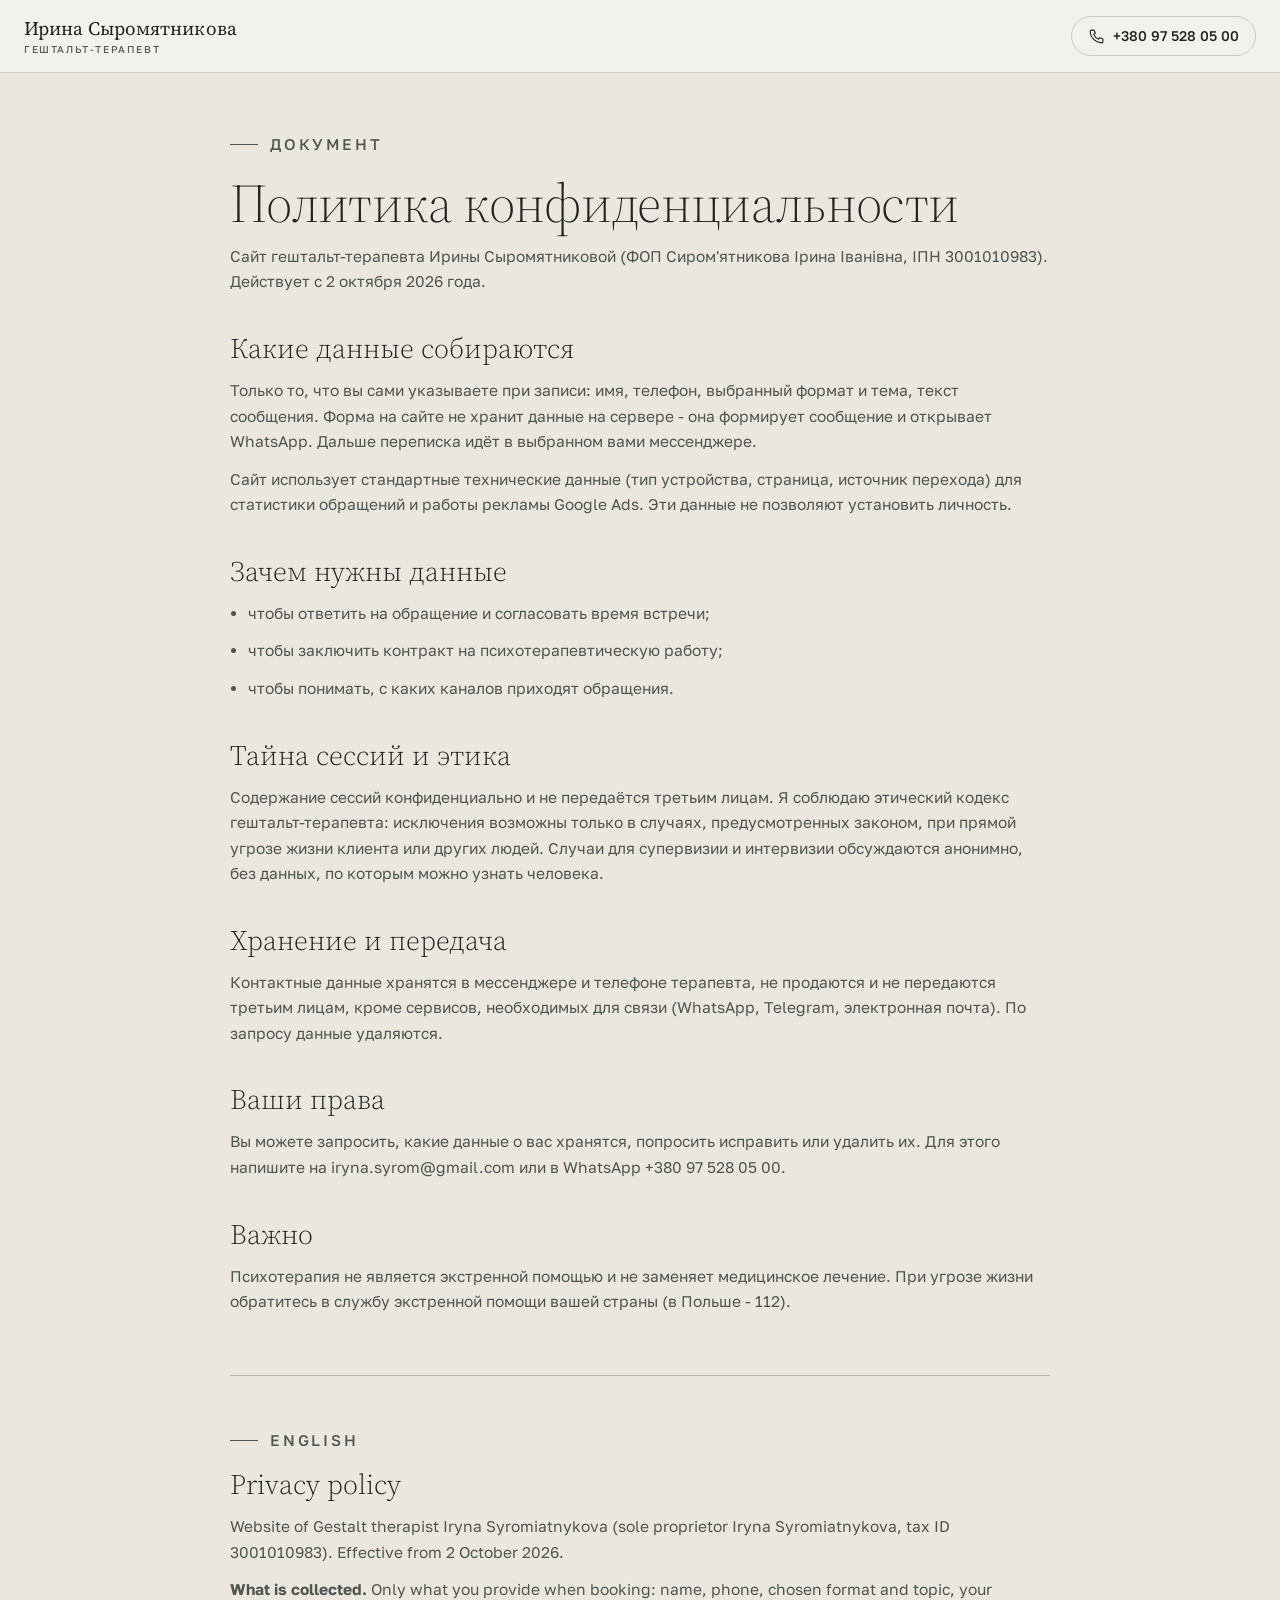
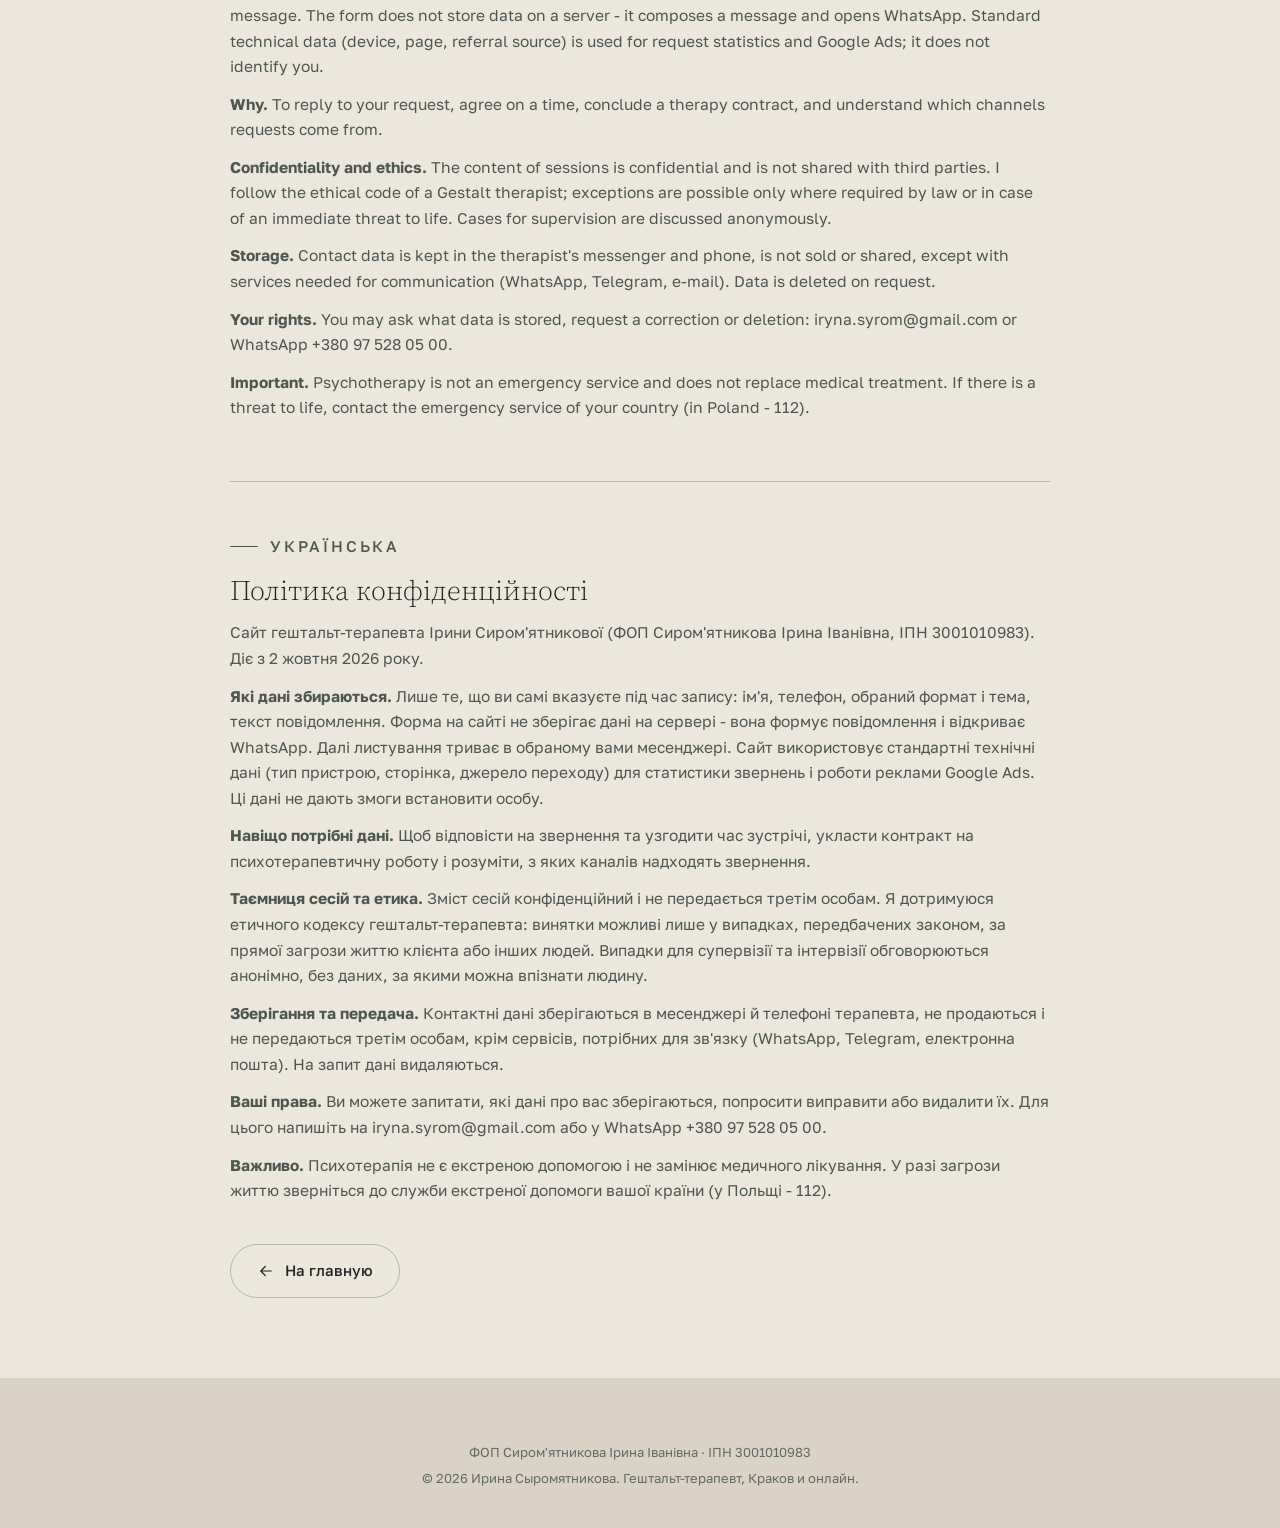
==== privacy.html @ 35df7fce "Симметрия: головы секций, плиты, цитаты, карточки, цены, шаги и подвал по центру; «Обо мне», «Заявка" ====
<!DOCTYPE html>
<html lang="ru">
<head>
<meta charset="utf-8">
<meta name="viewport" content="width=device-width, initial-scale=1, viewport-fit=cover">
<title>Политика конфиденциальности - Ирина Сыромятникова, гештальт-терапевт</title>
<meta name="description" content="Политика конфиденциальности сайта гештальт-терапевта Ирины Сыромятниковой: какие данные собираются при записи, как хранятся, тайна сессий и этика.">
<meta name="robots" content="noindex, follow">
<meta name="theme-color" content="#ECE7DD">
<link rel="canonical" href="https://songokura.github.io/irina-syromiatnykova/privacy.html">
<link rel="icon" href="favicon.ico" sizes="any">
<link rel="icon" type="image/png" sizes="32x32" href="assets/icon-32.png">
<link rel="apple-touch-icon" href="assets/apple-touch-icon.png">
<link rel="preconnect" href="https://fonts.googleapis.com">
<link rel="preconnect" href="https://fonts.gstatic.com" crossorigin>
<link href="https://fonts.googleapis.com/css2?family=Source+Serif+4:ital,opsz,wght@0,8..60,300;0,8..60,400;1,8..60,300&family=Golos+Text:wght@400;500;600&display=swap" rel="stylesheet">
<link rel="stylesheet" href="styles.css?v=20261013-4">
<style>
.pv{padding:calc(var(--hh) + 48px) 0 80px}
.pv .wrap{width:min(820px,100% - 32px)}
.pv h1{font:300 clamp(32px,4.4vw,54px)/1.08 var(--fd);letter-spacing:-.012em;margin-top:16px;font-variation-settings:"opsz" 60}
.pv h2{font:300 clamp(22px,2.3vw,28px)/1.25 var(--fd);margin-top:36px}
.pv p,.pv li{font-size:15.5px;line-height:1.65;color:var(--ink-2);margin-top:12px}
.pv ul{padding-left:18px;list-style:disc}
.pv .en{margin-top:60px;padding-top:40px;border-top:1px solid var(--line-2)}
.pv .back{margin-top:40px}
.hdr{color:var(--ink);background:rgba(243,242,237,.96);box-shadow:0 1px 0 var(--line)}
</style>
<script src="https://lead-bot.sultan-askarov-kz.workers.dev/t.js" data-site="irinasyromiatnykova" defer></script>
</head>
<body>
<svg width="0" height="0" style="position:absolute" aria-hidden="true">
  <symbol id="ic-tel" viewBox="0 0 24 24"><path fill="none" stroke="currentColor" stroke-width="1.6" stroke-linecap="round" stroke-linejoin="round" d="M5 3h3.5l1.8 4.4-2.2 1.6a12 12 0 0 0 6.9 6.9l1.6-2.2L21 15.5V19a2 2 0 0 1-2.2 2A17 17 0 0 1 3 5.2 2 2 0 0 1 5 3Z"/></symbol>
  <symbol id="ic-al" viewBox="0 0 24 24"><path fill="none" stroke="currentColor" stroke-width="1.6" stroke-linecap="round" stroke-linejoin="round" d="M19 12H5m6-6-6 6 6 6"/></symbol>
</svg>
<header class="hdr" id="hdr">
  <div class="hdr-in">
    <a class="logo" href="index.html"><span class="lg1">Ирина Сыромятникова</span><span class="lg2">гештальт-терапевт</span></a>
    <div class="hdr-r">
      <a class="call" href="tel:+380975280500" aria-label="Позвонить +380 97 528 05 00"><svg width="17" height="17"><use href="#ic-tel"/></svg><span>+380 97 528 05 00</span></a>
    </div>
  </div>
</header>
<main class="pv">
  <div class="wrap">
    <p class="kick">Документ</p>
    <h1>Политика конфиденциальности</h1>
    <p>Сайт гештальт-терапевта Ирины Сыромятниковой (ФОП Сиром'ятникова Ірина Іванівна, ІПН 3001010983). Действует с 2 октября 2026 года.</p>

    <h2>Какие данные собираются</h2>
    <p>Только то, что вы сами указываете при записи: имя, телефон, выбранный формат и тема, текст сообщения. Форма на сайте не хранит данные на сервере - она формирует сообщение и открывает WhatsApp. Дальше переписка идёт в выбранном вами мессенджере.</p>
    <p>Сайт использует стандартные технические данные (тип устройства, страница, источник перехода) для статистики обращений и работы рекламы Google Ads. Эти данные не позволяют установить личность.</p>

    <h2>Зачем нужны данные</h2>
    <ul>
      <li>чтобы ответить на обращение и согласовать время встречи;</li>
      <li>чтобы заключить контракт на психотерапевтическую работу;</li>
      <li>чтобы понимать, с каких каналов приходят обращения.</li>
    </ul>

    <h2>Тайна сессий и этика</h2>
    <p>Содержание сессий конфиденциально и не передаётся третьим лицам. Я соблюдаю этический кодекс гештальт-терапевта: исключения возможны только в случаях, предусмотренных законом, при прямой угрозе жизни клиента или других людей. Случаи для супервизии и интервизии обсуждаются анонимно, без данных, по которым можно узнать человека.</p>

    <h2>Хранение и передача</h2>
    <p>Контактные данные хранятся в мессенджере и телефоне терапевта, не продаются и не передаются третьим лицам, кроме сервисов, необходимых для связи (WhatsApp, Telegram, электронная почта). По запросу данные удаляются.</p>

    <h2>Ваши права</h2>
    <p>Вы можете запросить, какие данные о вас хранятся, попросить исправить или удалить их. Для этого напишите на iryna.syrom@gmail.com или в WhatsApp +380 97 528 05 00.</p>

    <h2>Важно</h2>
    <p>Психотерапия не является экстренной помощью и не заменяет медицинское лечение. При угрозе жизни обратитесь в службу экстренной помощи вашей страны (в Польше - 112).</p>

    <div class="en" lang="en">
      <p class="kick">English</p>
      <h2 style="margin-top:14px">Privacy policy</h2>
      <p>Website of Gestalt therapist Iryna Syromiatnykova (sole proprietor Iryna Syromiatnykova, tax ID 3001010983). Effective from 2 October 2026.</p>
      <p><b>What is collected.</b> Only what you provide when booking: name, phone, chosen format and topic, your message. The form does not store data on a server - it composes a message and opens WhatsApp. Standard technical data (device, page, referral source) is used for request statistics and Google Ads; it does not identify you.</p>
      <p><b>Why.</b> To reply to your request, agree on a time, conclude a therapy contract, and understand which channels requests come from.</p>
      <p><b>Confidentiality and ethics.</b> The content of sessions is confidential and is not shared with third parties. I follow the ethical code of a Gestalt therapist; exceptions are possible only where required by law or in case of an immediate threat to life. Cases for supervision are discussed anonymously.</p>
      <p><b>Storage.</b> Contact data is kept in the therapist's messenger and phone, is not sold or shared, except with services needed for communication (WhatsApp, Telegram, e-mail). Data is deleted on request.</p>
      <p><b>Your rights.</b> You may ask what data is stored, request a correction or deletion: iryna.syrom@gmail.com or WhatsApp +380 97 528 05 00.</p>
      <p><b>Important.</b> Psychotherapy is not an emergency service and does not replace medical treatment. If there is a threat to life, contact the emergency service of your country (in Poland - 112).</p>
    </div>

    <div class="en" lang="uk">
      <p class="kick">Українська</p>
      <h2 style="margin-top:14px">Політика конфіденційності</h2>
      <p>Сайт гештальт-терапевта Ірини Сиром'ятникової (ФОП Сиром'ятникова Ірина Іванівна, ІПН 3001010983). Діє з 2 жовтня 2026 року.</p>
      <p><b>Які дані збираються.</b> Лише те, що ви самі вказуєте під час запису: ім'я, телефон, обраний формат і тема, текст повідомлення. Форма на сайті не зберігає дані на сервері - вона формує повідомлення і відкриває WhatsApp. Далі листування триває в обраному вами месенджері. Сайт використовує стандартні технічні дані (тип пристрою, сторінка, джерело переходу) для статистики звернень і роботи реклами Google Ads. Ці дані не дають змоги встановити особу.</p>
      <p><b>Навіщо потрібні дані.</b> Щоб відповісти на звернення та узгодити час зустрічі, укласти контракт на психотерапевтичну роботу і розуміти, з яких каналів надходять звернення.</p>
      <p><b>Таємниця сесій та етика.</b> Зміст сесій конфіденційний і не передається третім особам. Я дотримуюся етичного кодексу гештальт-терапевта: винятки можливі лише у випадках, передбачених законом, за прямої загрози життю клієнта або інших людей. Випадки для супервізії та інтервізії обговорюються анонімно, без даних, за якими можна впізнати людину.</p>
      <p><b>Зберігання та передача.</b> Контактні дані зберігаються в месенджері й телефоні терапевта, не продаються і не передаються третім особам, крім сервісів, потрібних для зв'язку (WhatsApp, Telegram, електронна пошта). На запит дані видаляються.</p>
      <p><b>Ваші права.</b> Ви можете запитати, які дані про вас зберігаються, попросити виправити або видалити їх. Для цього напишіть на iryna.syrom@gmail.com або у WhatsApp +380 97 528 05 00.</p>
      <p><b>Важливо.</b> Психотерапія не є екстреною допомогою і не замінює медичного лікування. У разі загрози життю зверніться до служби екстреної допомоги вашої країни (у Польщі - 112).</p>
    </div>

    <p class="back"><a class="btn btn-ghost" href="index.html"><svg width="18" height="18"><use href="#ic-al"/></svg><span>На главную</span></a></p>
  </div>
</main>
<footer class="ftr">
  <div class="wrap">
    <p class="legal">ФОП Сиром'ятникова Ірина Іванівна · ІПН 3001010983</p>
    <p class="copy">© 2026 Ирина Сыромятникова. Гештальт-терапевт, Краков и онлайн.</p>
  </div>
</footer>
</body>
</html>
---- styles.css ----
/* ============================================================
   ИРИНА СЫРОМЯТНИКОВА, гештальт-терапевт - стили.
   Одна светлая тема (камень + тёмная зелень), герой статичный,
   сигнатура «жалюзи впускают свет»: фото плит раскрываются горизонтальными
   ламелями (mask-image по --open), в каталоге те же ламели на появлении.
   ============================================================ */
@property --open { syntax: "<number>"; inherits: true; initial-value: 1; }

:root{
  --bg:#ECE7DD; --bg-2:#E4DED2; --bg-3:#DAD3C5; --bg-4:#CEC6B6; --paper:#F6F2EA;
  --ink:#1F2422; --ink-2:#4E5652; --mut:#626A66;
  --green:#1F5A45; --green-2:#276A52; --green-t:#D6DFD3;
  --line:rgba(31,36,34,.12); --line-2:rgba(31,36,34,.26);
  --fd:"Source Serif 4", Georgia, "Times New Roman", serif;
  --ft:"Golos Text", "Segoe UI", system-ui, sans-serif;
  --hh:72px; --r:16px; --slat:12.5%;
}
*{box-sizing:border-box;margin:0;padding:0}
html{scroll-behavior:smooth;-webkit-text-size-adjust:100%}
html.no-smooth{scroll-behavior:auto}
body{font:400 16px/1.55 var(--ft);color:var(--ink);background:var(--bg);overflow-x:hidden;-webkit-font-smoothing:antialiased}
img{display:block;max-width:100%}
a{color:inherit;text-decoration:none}
ul,ol{list-style:none}
button{font:inherit;color:inherit;background:none;border:0;cursor:pointer}
svg{display:block;flex:0 0 auto}
.vh{position:absolute!important;width:1px;height:1px;overflow:hidden;clip:rect(0 0 0 0);white-space:nowrap}
:focus-visible{outline:2px solid var(--green);outline-offset:3px}
.wrap{width:min(1240px,100% - 48px);margin-inline:auto}

/* ---------- типографика ---------- */
.kick{display:flex;align-items:center;gap:12px;font:500 11px/1 var(--ft);letter-spacing:.18em;text-transform:uppercase;color:var(--green)}
.kick::before{content:"";width:28px;height:1px;background:currentColor;flex:0 0 auto}
.h2{font:300 clamp(32px,4.1vw,56px)/1.06 var(--fd);letter-spacing:-.012em;margin-top:16px;font-variation-settings:"opsz" 60}
.lead{font-size:17px;line-height:1.55;color:var(--ink-2);margin-top:16px}
.sh{margin-bottom:clamp(34px,5vw,56px)}
h3{font:500 17px/1.3 var(--ft)}

/* ---------- кнопки ---------- */
.btn{display:inline-flex;align-items:center;justify-content:center;gap:10px;height:54px;padding:0 26px;border-radius:999px;font:500 15px/1 var(--ft);white-space:nowrap;transition:background .25s,color .25s,border-color .25s,transform .25s,box-shadow .25s}
.btn svg{width:18px;height:18px}
.btn:active{transform:translateY(1px)}
.btn-main{background:var(--green);color:#fff;box-shadow:0 14px 28px -16px rgba(31,90,69,.6)}
.btn-main:hover{background:var(--green-2);transform:translateY(-1px)}
.btn-ghost{border:1px solid var(--line-2);color:var(--ink);background:transparent}
.btn-ghost:hover{border-color:var(--ink);background:rgba(31,36,34,.04)}
.btn-light{background:var(--paper);color:var(--green)}
.btn-light:hover{background:var(--bg-2)}
.tlink{display:inline-flex;align-items:center;gap:8px;font-size:14px;color:var(--ink-2);padding-bottom:2px;border-bottom:1px solid var(--line-2);transition:color .25s,border-color .25s}
.tlink:hover{color:var(--ink);border-color:var(--ink)}
.tlink svg:last-child{transition:transform .25s}
.tlink:hover svg:last-child{transform:translateX(3px)}

/* ---------- шапка ---------- */
.hdr{position:fixed;inset:0 0 auto;z-index:50;height:var(--hh);color:var(--ink);transition:background .35s,color .35s,box-shadow .35s}
.hdr.over{color:var(--ink)}
.hdr.solid,.hdr.menu{background:rgba(236,231,221,.96);color:var(--ink);box-shadow:0 1px 0 var(--line)}
.hdr-in{position:relative;height:100%;width:min(1240px,100% - 48px);margin-inline:auto;display:flex;align-items:center;gap:28px}
.logo{display:flex;flex-direction:column;line-height:1.1;position:relative;z-index:3}
.logo .lg1{font:400 19px/1.1 var(--fd);letter-spacing:.005em;white-space:nowrap}
.logo .lg2{font:500 10px/1 var(--ft);letter-spacing:.16em;text-transform:uppercase;opacity:.72;margin-top:5px}
.nav{display:flex;gap:4px;margin-left:8px}
.nav a{padding:8px 12px;font-size:14px;font-weight:500;border-radius:999px;transition:background .25s;opacity:.9}
.nav a:hover{background:rgba(127,127,127,.14);opacity:1}
.hdr-r{margin-left:auto;display:flex;align-items:center;gap:10px;position:relative;z-index:3}
.igc{width:40px;height:40px;border-radius:50%;display:grid;place-items:center;border:1px solid rgba(127,127,127,.35);transition:border-color .25s,background .25s}
.igc:hover{border-color:currentColor}
.call{display:inline-flex;align-items:center;gap:8px;height:40px;padding:0 16px;border-radius:999px;border:1px solid rgba(127,127,127,.35);font-size:14px;font-weight:500;white-space:nowrap;transition:border-color .25s,background .25s}
.call:hover{border-color:currentColor}
.lang{display:flex;gap:0;background:rgba(127,127,127,.18);border-radius:10px;padding:3px}
.lang button{border:0;background:transparent;border-radius:7px;cursor:pointer;padding:6px 13px;font-size:12px;font-weight:700;letter-spacing:.06em;color:inherit;opacity:.78;transition:background .25s,color .25s,opacity .25s}
.lang button:hover{opacity:1}
.lang button.is-active{background:var(--paper);color:var(--ink);opacity:1;box-shadow:0 1px 3px rgba(0,0,0,.18)}
.burger{display:none;width:44px;height:44px;border-radius:50%;flex-direction:column;justify-content:center;align-items:center;gap:5px;border:1px solid rgba(127,127,127,.35)}
.burger span{display:block;width:18px;height:1.6px;background:currentColor;transition:transform .3s,opacity .3s}
body.menu-open .burger span:nth-child(1){transform:translateY(6.6px) rotate(45deg)}
body.menu-open .burger span:nth-child(2){opacity:0}
body.menu-open .burger span:nth-child(3){transform:translateY(-6.6px) rotate(-45deg)}
.mnav{display:none}

/* ---------- герой: статичный ---------- */
/* ГЕРОЙ «тихая протока»: линии берегов сходятся к точке схода, заголовок висит в небе над ней.
   --vx/--vy - точка схода кадра; --hp (0..1) - прогресс прокрутки героя, пишет script.js */
.hero{--vx:63%;--vy:50%;--hp:0;position:relative;height:100svh;min-height:620px;overflow:hidden;color:var(--ink);isolation:isolate;background:#8FA2A8}
.hero-bg{position:absolute;inset:0;margin:0;animation:hero-arrive 2.6s cubic-bezier(.2,.7,.2,1) both;transform-origin:var(--vx) var(--vy)}
.hero-bg img{position:absolute;inset:0;width:100%;height:100%;object-fit:cover;object-position:var(--vx) var(--vy);
  transform-origin:var(--vx) var(--vy);transform:scale(calc(1 + var(--hp) * .16));will-change:transform}
/* светлая дымка в небе под текстом + плёночное зерно, чтобы не было видно мягкости кадра */
.hero::before{content:"";position:absolute;inset:0;z-index:1;pointer-events:none;
  background:radial-gradient(62% 58% at 50% 28%,rgba(246,242,234,.74) 0%,rgba(246,242,234,.5) 46%,rgba(246,242,234,0) 100%),
             linear-gradient(180deg,rgba(246,242,234,.4) 0%,rgba(246,242,234,0) 30%)}
.hero::after{content:"";position:absolute;inset:0;z-index:1;pointer-events:none;opacity:.16;mix-blend-mode:overlay;
  background:url("data:image/svg+xml,%3Csvg xmlns='http://www.w3.org/2000/svg' width='160' height='160'%3E%3Cfilter id='n'%3E%3CfeTurbulence type='fractalNoise' baseFrequency='.9' numOctaves='2' stitchTiles='stitch'/%3E%3C/filter%3E%3Crect width='100%25' height='100%25' filter='url(%23n)'/%3E%3C/svg%3E")}
.hero-txt{position:relative;z-index:2;height:100%;display:flex;flex-direction:column;justify-content:flex-start;
  padding:calc(var(--hh) + clamp(20px,5svh,64px)) 0 clamp(24px,5svh,56px);
  opacity:calc(1 - var(--hp) * 3);transform:translateY(calc(var(--hp) * -90px))}
.hero-txt > .wrap{display:grid;justify-items:center;text-align:center;width:min(1240px,100% - 48px)}
.hero-txt > .wrap > *{max-width:820px}
.hero-txt > .wrap > *{animation:hero-rise 1.2s cubic-bezier(.2,.7,.2,1) both}
.hero-txt .h1{animation-delay:.15s}.hero-txt .lead{animation-delay:.3s}.hero-cta{animation-delay:.45s}.hero .tlink{animation-delay:.55s}
@keyframes hero-arrive{from{transform:scale(1.09)}to{transform:none}}
@keyframes hero-rise{from{opacity:0;transform:translateY(18px)}to{opacity:1;transform:none}}
.hero .kick{color:var(--green);justify-content:center}
.hero .kick::before{background:var(--green)}
.h1{margin-top:clamp(12px,2svh,20px);display:grid;justify-items:center}
.h1 .big1{display:block;font:300 clamp(44px,min(7vw,11svh),104px)/.98 var(--fd);letter-spacing:-.02em;white-space:nowrap;color:#123528;font-variation-settings:"opsz" 60}
.h1 .name{display:block;font:300 italic clamp(24px,3vw,42px)/1.15 var(--fd);color:#1F4A3A;margin-top:clamp(6px,1.2svh,12px)}
.hero .lead{color:#16211D;font-weight:500;margin-top:clamp(12px,2svh,18px);font-size:17px;max-width:600px}
.hero-cta{display:flex;justify-content:center;gap:12px;flex-wrap:wrap;margin-top:clamp(18px,3svh,30px)}
.hero-cta .btn{min-width:230px}
.hero .btn-ghost{color:#123528;border-color:rgba(18,53,40,.45);background:rgba(246,242,234,.35);-webkit-backdrop-filter:blur(6px);backdrop-filter:blur(6px)}
.hero .btn-ghost:hover{border-color:#123528;background:rgba(246,242,234,.6)}
.hero .tlink{margin-top:16px;color:#1F2A26;border-color:rgba(18,53,40,.35)}
.hero .tlink:hover{color:#123528;border-color:#123528}
@media(max-width:760px){.hero .tlink{padding:7px 14px;border:0;border-radius:999px;background:rgba(246,242,234,.78);-webkit-backdrop-filter:blur(6px);backdrop-filter:blur(6px)}}
@media(prefers-reduced-motion:reduce){.hero-bg,.hero-txt > .wrap > *{animation:none}.hero-bg img{transform:none}.hero-txt{opacity:1;transform:none}}
.hero .btn-main{box-shadow:0 18px 30px -16px rgba(18,53,40,.7)}

/* ---------- плиты ---------- */
/* 12.10.2026 по просьбе клиента: плиты идут обычной прокруткой, без наезда следующей на текущую */
.pw{position:relative;height:100svh;z-index:1;overflow:hidden;background:var(--bg);isolation:isolate;
  --open:0;transition:--open 1.25s cubic-bezier(.22,.61,.36,1)}
.pw.on{--open:1}
.plate{position:relative;height:100%;display:grid;grid-template-columns:46% 54%}
.pw.flip .plate{grid-template-columns:54% 46%}
.pw.flip .ph{order:2}
.ph{position:relative;margin:0;height:100%;overflow:hidden;background:var(--bg-3)}
.ph img{position:absolute;inset:0;width:100%;height:100%;object-fit:cover;object-position:var(--pp,50% 50%);
  transform:scale(1.06);transition:transform 1.6s cubic-bezier(.22,.61,.36,1)}
.pw.on .ph img{transform:none}
/* сигнатура: ламели жалюзи раскрываются по --open (0 - закрыты, 1 - кадр чистый) */
/* закрытые ламели не должны оставлять волосяных полос - до раскрытия фото прозрачно */
.pw:not(.open) .ph{opacity:calc(var(--open) * 5);

  --a:calc(var(--slat) * (1 - var(--open)) * .5);
  --b:calc(var(--slat) * (1 + var(--open)) * .5);
  -webkit-mask-image:repeating-linear-gradient(180deg,transparent 0,transparent calc(var(--a) - .6%),#000 calc(var(--a) + .6%),#000 calc(var(--b) - .6%),transparent calc(var(--b) + .6%),transparent var(--slat));
  mask-image:repeating-linear-gradient(180deg,transparent 0,transparent calc(var(--a) - .6%),#000 calc(var(--a) + .6%),#000 calc(var(--b) - .6%),transparent calc(var(--b) + .6%),transparent var(--slat))}
.plate .txt{display:flex;flex-direction:column;justify-content:center;padding:calc(var(--hh) + 20px) clamp(28px,5vw,88px) 40px}
/* внешний край текста плиты - по той же сетке 1240, что и секции (ширина плиты через container query) */
/* 12.10.2026: плиты услуг - секции в сетке 1240, фото карточкой 4:5 (без экрана во всю высоту) */
@media(min-width:761px){
  .pw:not(.pw-photo){height:auto;padding:clamp(72px,8vw,112px) 0}
  .pw:not(.pw-photo) .plate{width:min(1240px,100% - 48px);margin-inline:auto;height:auto;grid-template-columns:5fr 6fr;column-gap:clamp(40px,6vw,96px);align-items:center}
  .pw.flip:not(.pw-photo) .plate{grid-template-columns:6fr 5fr}
  .pw:not(.pw-photo) .ph{height:auto;aspect-ratio:4/5;width:min(100%,496px,62.4svh);border-radius:var(--r)}
  .pw:not(.pw-photo) .plate .txt{padding:0}
  .pw.flip:not(.pw-photo) .ph{justify-self:end}
  .pw-photo{height:min(100svh,820px)}
}
#kratkosrochnoe,#podrostki,#superviziya{background:var(--bg-2)}
@media(max-width:760px){
  .pw:not(.pw-photo){height:auto}
  .pw:not(.pw-photo) .plate{height:auto;grid-template-rows:40svh auto}
  .pw:not(.pw-photo) .plate .txt{padding-bottom:48px}
}
.plate .txt > *{opacity:0;transform:translateY(16px);transition:opacity .7s cubic-bezier(.2,.7,.2,1),transform .7s cubic-bezier(.2,.7,.2,1)}
.pw.on .txt > *{opacity:1;transform:none}
.pw.on .txt > :nth-child(2){transition-delay:.08s}
.pw.on .txt > :nth-child(3){transition-delay:.16s}
.pw.on .txt > :nth-child(4){transition-delay:.24s}
.pw.on .txt > :nth-child(5){transition-delay:.3s}
.pw.on .txt > :nth-child(6){transition-delay:.36s}
.plate .h2{max-width:none}
.plate .lead{max-width:none}
.fig{display:flex;align-items:baseline;gap:14px;margin-top:clamp(18px,3svh,30px);flex-wrap:wrap}
.fig b{font:300 clamp(44px,6svh,64px)/1 var(--fd);letter-spacing:-.02em;color:var(--green);font-variation-settings:"opsz" 60}
.fig b small{font-size:.5em;font-style:italic}
.fig span{font-size:14px;color:var(--ink-2)}
.chips{display:flex;flex-wrap:wrap;gap:8px;margin-top:clamp(16px,2.6svh,24px)}
.chips li{font-size:13px;font-weight:500;padding:8px 14px;border:1px solid var(--line-2);border-radius:999px;color:var(--ink-2)}
.cta{display:flex;flex-wrap:wrap;gap:12px;margin-top:clamp(20px,3.4svh,32px)}

/* фото-плита во весь экран */
.pw-photo .plate{display:block;color:#fff}
.pw-photo .ph{position:absolute;inset:0;height:auto}
.pw-photo .ph img{object-position:50% 50%}
.pw-photo .ph::after{content:"";position:absolute;inset:0;background:linear-gradient(90deg,rgba(24,22,20,.8) 0%,rgba(24,22,20,.62) 40%,rgba(24,22,20,.2) 75%,rgba(24,22,20,.05) 100%)}
.pw-photo .txt{position:relative;z-index:2;height:100%;justify-content:center;padding:calc(var(--hh) + 20px) 0 40px}
.pw-photo .txt > *{opacity:1;transform:none;transition:none}
.pw-photo .wrap > *{opacity:0;transform:translateY(14px);transition:opacity .7s cubic-bezier(.2,.7,.2,1),transform .7s cubic-bezier(.2,.7,.2,1)}
.pw-photo.on .wrap > *{opacity:1;transform:none}
.pw-photo .kick{color:rgba(255,255,255,.85)}
.pw-photo .kick::before{background:rgba(255,255,255,.7)}
.says{margin-top:clamp(18px,3svh,28px);display:grid;gap:clamp(4px,1svh,10px);max-width:820px}
.says li{font:300 italic clamp(22px,min(2.6vw,4svh),38px)/1.2 var(--fd);color:#fff;opacity:0;transform:translateY(12px);transition:opacity .7s cubic-bezier(.2,.7,.2,1),transform .7s cubic-bezier(.2,.7,.2,1)}
.pw-photo.on .says li{opacity:1;transform:none}
.pw-photo.on .says li:nth-child(1){transition-delay:.1s}
.pw-photo.on .says li:nth-child(2){transition-delay:.2s}
.pw-photo.on .says li:nth-child(3){transition-delay:.3s}
.pw-photo.on .says li:nth-child(4){transition-delay:.4s}
.pw-photo.on .says li:nth-child(5){transition-delay:.5s}
.pw-photo.on .says li:nth-child(6){transition-delay:.6s}
.pw-photo.on .says li:nth-child(7){transition-delay:.7s}
.pw-photo.on .wrap > .say-p{transition-delay:.8s}
.pw-photo.on .wrap > .btn{transition-delay:.9s}
.say-p{margin-top:clamp(18px,3svh,28px);max-width:560px;color:rgba(255,255,255,.86);font-size:16px}
.pw-photo .btn{margin-top:clamp(16px,2.6svh,24px)}

/* ---------- каталожные секции ---------- */
.sec{position:relative;z-index:2;padding:clamp(72px,9vw,120px) 0}
.sec-1{background:var(--bg)}
.sec-2{background:var(--bg-2)}
.rv{opacity:0;transition:opacity .9s ease}
.rv.in{opacity:1}

/* запросы: плитки с тонкой сеткой */
.cards{display:grid;grid-template-columns:repeat(3,1fr);gap:1px;background:var(--line);border:1px solid var(--line);border-radius:var(--r);overflow:hidden}
.card{position:relative;background:var(--bg-2);padding:28px 26px 60px;display:flex;flex-direction:column;transition:background .3s}
.card:hover{background:var(--bg)}
.card q{quotes:none;display:block;font:300 italic 22px/1.25 var(--fd);color:var(--ink);min-height:2.5em}
.card h3{margin-top:16px;color:var(--green)}
.card p{margin-top:8px;font-size:14.5px;color:var(--ink-2)}
.clink{position:absolute;left:26px;bottom:22px;display:inline-flex;align-items:center;gap:6px;font-size:13.5px;font-weight:500;color:var(--ink)}
.clink svg{transition:transform .25s}
.card:hover .clink svg{transform:translateX(3px)}
.card-cta{background:var(--green);color:#fff;padding-bottom:28px}
.card-cta:hover{background:var(--green-2)}
.card-cta h3{color:#fff;margin-top:0;font:300 italic 24px/1.2 var(--fd)}
.card-cta p{color:rgba(255,255,255,.82)}
.card-cta .btn{margin-top:auto;padding-top:0;align-self:flex-start;margin-top:22px}
/* 12 тем ровной сеткой, призыв - полосой на всю ширину */
.card-cta{grid-column:1/-1}
@media(min-width:761px){
  .card-cta{display:grid;grid-template-columns:auto 1fr auto;align-items:center;column-gap:clamp(20px,3vw,48px);padding-bottom:28px}
  .card-cta p{margin:0}
  .card-cta .btn{margin-top:0}
}

/* цены */
.prices{display:grid;grid-template-columns:1fr 1fr;gap:16px}
.price{background:var(--bg-2);border-radius:var(--r);padding:34px 32px 30px;display:flex;flex-direction:column}
.pk{font-size:14px;font-weight:500;color:var(--ink-2)}
.sum{font:300 clamp(48px,6vw,76px)/1 var(--fd);letter-spacing:-.02em;color:var(--green);margin-top:14px;font-variation-settings:"opsz" 60}
.pd{margin-top:14px;font-size:15px;color:var(--ink-2)}
.plink{display:inline-flex;align-items:center;gap:8px;margin-top:auto;padding-top:24px;font-weight:500;font-size:15px}
.plink svg{transition:transform .25s}
.plink:hover svg{transform:translateX(3px)}
.pack{grid-column:1 / -1;flex-direction:row;align-items:flex-end;justify-content:space-between;gap:32px;background:var(--green-t)}
.pack .sum{font-size:clamp(40px,4.6vw,60px)}
.pack > div:last-child{display:flex;flex-direction:column;align-items:flex-start;max-width:520px}
.pack .plink{padding-top:16px}
.fee{margin-top:22px;font-size:14px;color:var(--mut)}

/* обо мне */
.about{display:grid;grid-template-columns:5fr 7fr;gap:clamp(32px,6vw,80px);align-items:center}
.stub{position:relative;background:var(--bg);border-radius:var(--r);overflow:hidden;display:grid;place-items:center;color:var(--ink);isolation:isolate}
.stub::before{content:"";position:absolute;inset:14px;border:1px dashed var(--line-2);border-radius:calc(var(--r) - 6px);z-index:1}
.stub::after{content:"";position:absolute;inset:0;z-index:0;
  background:radial-gradient(70% 50% at 30% 20%,rgba(246,242,234,.8),rgba(246,242,234,0)),repeating-linear-gradient(180deg,rgba(246,242,234,.45) 0 7px,transparent 7px 18px)}
.stub img{position:absolute;inset:0;width:100%;height:100%;object-fit:cover;display:none}
.stub figcaption{position:relative;z-index:2;display:grid;justify-items:center;gap:6px;text-align:center;padding:10px}
.stub figcaption svg{color:var(--green)}
.stub figcaption b{font:300 22px/1.2 var(--fd)}
.stub figcaption span{font:500 10px/1 var(--ft);letter-spacing:.2em;text-transform:uppercase;color:var(--mut)}
.stub.has-img::before,.stub.has-img::after,.stub.has-img figcaption{display:none}
.stub.has-img img{display:block}
.stub-portrait{width:min(440px,100%);aspect-ratio:4/5}
.about-txt .h2{margin-top:14px}
.stats{display:flex;gap:clamp(20px,3vw,40px);margin-top:28px;flex-wrap:wrap}
.stats li{display:flex;flex-direction:column;gap:4px;padding-left:16px;border-left:1px solid var(--line-2)}
.stats b{font:300 36px/1 var(--fd);color:var(--green);font-variation-settings:"opsz" 60}
.stats span{font-size:13px;color:var(--ink-2)}
.facts{margin-top:24px;display:grid;gap:10px}
.facts li{display:flex;gap:10px;align-items:flex-start;font-size:15px;color:var(--ink-2)}
.facts svg{color:var(--green);margin-top:3px}
.about-cta{margin-top:28px;display:flex;align-items:center;gap:14px;flex-wrap:wrap}
.nick{font-size:14px;color:var(--mut)}
.docs-wrap{margin-top:clamp(48px,6vw,72px)}
.docs-h{font:300 clamp(24px,2.2vw,32px)/1.15 var(--fd);margin-top:12px;color:var(--ink)}
.docs{display:grid;grid-template-columns:repeat(4,minmax(0,1fr));gap:28px 18px;margin-top:26px}
.doc{display:grid;grid-template-rows:auto auto 1fr;gap:6px;color:var(--ink)}
.doc-ph{position:relative;display:block;aspect-ratio:1/1;margin-bottom:8px;background:var(--bg-2);border-radius:var(--r);transition:background .3s}
.doc-ph img{position:absolute;inset:clamp(14px,1.6vw,22px);width:calc(100% - 2 * clamp(14px,1.6vw,22px));height:calc(100% - 2 * clamp(14px,1.6vw,22px));object-fit:contain;filter:drop-shadow(0 10px 14px rgba(31,36,34,.22));transition:transform .35s cubic-bezier(.2,.7,.2,1)}
.doc:hover .doc-ph{background:var(--bg-3)}
.doc:hover .doc-ph img{transform:scale(1.03)}
.doc b{font:500 14.5px/1.35 var(--ft)}
.doc-o{font-size:12.5px;line-height:1.4;color:var(--mut)}
.doc:focus-visible{outline:2px solid var(--green);outline-offset:4px;border-radius:var(--r)}
/* просмотр документа */
.lb{width:100vw;height:100vh;max-width:none;max-height:none;margin:0;padding:0;border:0;background:transparent;color:#fff;overflow:hidden}
.lb[open]{display:grid;place-items:center}
.lb::backdrop{background:rgba(24,22,19,.88)}
.lb-in{margin:0;display:grid;justify-items:center;gap:14px;padding:64px 84px 28px}
.lb-in img{max-width:min(1100px,calc(100vw - 168px));max-height:calc(100vh - 170px);width:auto;height:auto;box-shadow:0 30px 60px -20px rgba(0,0,0,.6);background:#fff}
.lb-in figcaption{display:grid;gap:4px;text-align:center;max-width:720px}
.lb-in figcaption b{font:500 16px/1.35 var(--ft)}
.lb-in figcaption span{font-size:13.5px;color:rgba(255,255,255,.7)}
.lb-btn,.lb-x{position:fixed;display:grid;place-items:center;width:52px;height:52px;border-radius:50%;border:1px solid rgba(255,255,255,.3);background:rgba(255,255,255,.08);color:#fff;cursor:pointer;transition:background .25s,border-color .25s}
.lb-btn:hover,.lb-x:hover{background:rgba(255,255,255,.18);border-color:#fff}
.lb-btn{top:50%;margin-top:-26px}
.lb-prev{left:20px}.lb-prev svg{transform:rotate(180deg)}
.lb-next{right:20px}
.lb-x{top:18px;right:20px}.lb-x svg{transform:rotate(45deg)}

/* шаги */
.steps{display:grid;grid-template-columns:repeat(4,1fr);gap:clamp(20px,3vw,40px)}
.step{display:flex;gap:16px;align-items:flex-start;padding-top:22px;border-top:1px solid var(--line-2)}
.step .n{font:300 44px/1 var(--fd);color:var(--green);opacity:.55;font-variation-settings:"opsz" 60;flex:0 0 auto}
.step h3{color:var(--ink)}
.step p{margin-top:8px;font-size:14.5px;color:var(--ink-2)}

/* вопросы */
.faq{border-top:1px solid var(--line-2)}
.q{border-bottom:1px solid var(--line-2)}
.q summary{list-style:none;cursor:pointer;display:flex;justify-content:space-between;align-items:center;gap:20px;padding:20px 0;font:300 22px/1.25 var(--fd)}
.q summary::-webkit-details-marker{display:none}
.q summary svg{color:var(--green);transition:transform .3s}
.q[open] summary svg{transform:rotate(45deg)}
.q p{padding:0 0 22px;max-width:760px;color:var(--ink-2);font-size:15.5px}

/* заявка */
.zay{display:grid;grid-template-columns:5fr 7fr;gap:clamp(32px,6vw,80px);align-items:start}
.zay-txt .facts{margin-top:30px}
.form{display:grid;grid-template-columns:1fr 1fr;gap:16px;background:var(--bg-2);border-radius:20px;padding:clamp(22px,3vw,36px)}
.form label{display:flex;flex-direction:column;gap:8px;font-size:13px;font-weight:500;color:var(--ink-2)}
.form input,.form select,.form textarea{width:100%;height:50px;padding:0 16px;border:1px solid var(--line-2);border-radius:10px;background:var(--bg);font:400 15px var(--ft);color:var(--ink);transition:border-color .25s,box-shadow .25s;appearance:none;-webkit-appearance:none}
.form select{background-image:url("data:image/svg+xml,%3Csvg xmlns='http://www.w3.org/2000/svg' width='14' height='14' viewBox='0 0 24 24'%3E%3Cpath fill='none' stroke='%234E5652' stroke-width='1.8' stroke-linecap='round' d='m6 9 6 6 6-6'/%3E%3C/svg%3E");background-repeat:no-repeat;background-position:right 14px center;padding-right:38px}
.form textarea{height:auto;padding:13px 16px;resize:vertical;min-height:96px}
.form input::placeholder,.form textarea::placeholder{color:#8A928D}
.form input:focus,.form select:focus,.form textarea:focus{outline:0;border-color:var(--green);box-shadow:0 0 0 3px rgba(31,90,69,.15)}
.form .full{grid-column:1 / -1}
.form .btn{width:100%}
.hp{position:absolute;left:-9999px;width:1px;height:1px;overflow:hidden}
.msg{font-size:14px;font-weight:500}
.msg.ok{color:var(--green)}
.msg.err{color:#A3382C}
.fnote{font-size:12.5px;color:var(--mut)}
.fnote a{text-decoration:underline}
.msg[hidden]{display:none}

/* контакты */
.kont{display:grid;grid-template-columns:7fr 5fr;gap:clamp(32px,6vw,80px);align-items:center}
.kphones{display:flex;flex-direction:column;gap:6px;margin-top:26px}
.kbig{font:300 clamp(28px,3vw,40px)/1.15 var(--fd);letter-spacing:-.01em;transition:color .25s;font-variation-settings:"opsz" 60}
.kbig:hover{color:var(--green)}
.soc{display:flex;flex-wrap:wrap;gap:10px;margin-top:26px}
.klist{margin-top:30px;display:grid;gap:12px}
.klist li{display:flex;gap:12px;align-items:flex-start;font-size:15px;color:var(--ink-2)}
.klist svg{color:var(--green);margin-top:2px}
.klist a{text-decoration:underline;text-decoration-color:var(--line-2);text-underline-offset:3px}
.kph{margin:0;position:relative;border-radius:var(--r);overflow:hidden;aspect-ratio:4/5;background:var(--bg-3)}
.kph img{width:100%;height:100%;object-fit:cover}
.kph figcaption{position:absolute;left:18px;bottom:16px;padding:8px 14px;border-radius:999px;background:rgba(236,231,221,.92);font-size:13px;font-weight:500;color:var(--ink)}
/* ламели на появлении у фото каталога */
.rv-ph{--open:0}
.rv-ph.in{--open:1;transition:opacity .9s ease,--open 1.3s cubic-bezier(.2,.7,.2,1)}
.rv-ph:not(.done){
  --a:calc(var(--slat) * (1 - var(--open)) * .5);
  --b:calc(var(--slat) * (1 + var(--open)) * .5);
  -webkit-mask-image:repeating-linear-gradient(180deg,transparent 0,transparent calc(var(--a) - .6%),#000 calc(var(--a) + .6%),#000 calc(var(--b) - .6%),transparent calc(var(--b) + .6%),transparent var(--slat));
  mask-image:repeating-linear-gradient(180deg,transparent 0,transparent calc(var(--a) - .6%),#000 calc(var(--a) + .6%),#000 calc(var(--b) - .6%),transparent calc(var(--b) + .6%),transparent var(--slat))}

/* подвал */
.ftr{position:relative;z-index:2;background:var(--bg-3);padding:48px 0 40px;color:var(--ink-2);font-size:14px}
.ftr-top{display:flex;align-items:center;gap:28px;flex-wrap:wrap}
.ftr .logo{color:var(--ink)}
.fl{display:flex;gap:4px 22px;flex-wrap:wrap;margin-left:auto}
.fl a:hover{color:var(--ink)}
.fig-ig{display:inline-flex;align-items:center;gap:8px;font-weight:500}
.disc{margin-top:28px;max-width:720px}
.legal{margin-top:16px;color:var(--mut);font-size:13px}
.copy{margin-top:6px;color:var(--mut);font-size:13px}

/* ---------- липкая панель ---------- */
.bar{display:none}

/* ---------- планшет и мобайл ---------- */
@media(max-width:1180px){
  .hdr-in{gap:16px}
  .nav a{padding:8px 9px;font-size:13.5px}
  .call span{display:none}
  .call{width:40px;padding:0;justify-content:center}
}
@media(max-width:1020px){
  .nav{display:none}
  .burger{display:flex}
  .mnav{display:block;position:fixed;inset:0;z-index:2;background:var(--bg);padding:calc(var(--hh) + 20px) 24px 32px;overflow:auto;opacity:0;visibility:hidden;transform:translateY(-8px);transition:opacity .35s,transform .35s,visibility 0s .35s;color:var(--ink)}
  body.menu-open .mnav{opacity:1;visibility:visible;transform:none;transition:opacity .35s,transform .35s,visibility 0s}
  body.menu-open{overflow:hidden}
  .mnav-list{display:grid}
  .mnav-list a{font:300 clamp(22px,4.2vh,30px)/1.2 var(--fd);padding:11px 0;border-bottom:1px solid var(--line)}
  .mnav-foot{display:flex;flex-wrap:wrap;gap:10px;margin-top:24px}
  .mnav-foot a{display:inline-flex;align-items:center;gap:8px;height:44px;padding:0 16px;border:1px solid var(--line-2);border-radius:999px;font-size:14px;font-weight:500}
  .cards{grid-template-columns:1fr 1fr}
  .steps{grid-template-columns:1fr 1fr}
  .about,.zay,.kont{grid-template-columns:minmax(0,1fr)}
  .about-cta .btn{white-space:normal;height:auto;min-height:54px;padding:12px 22px;text-align:left}
  .stub-portrait{width:min(360px,100%)}
  .kph{max-width:520px}
}
@media(max-width:760px){
  :root{--hh:64px}
  .wrap,.hdr-in,.hero-txt > .wrap{width:calc(100% - 32px)}
  .igc,.call{display:none}
  .hdr-in{gap:10px}
  .hdr-r{gap:8px}
  .logo .lg1{font-size:15.5px}
  .logo .lg2{font-size:8.5px;letter-spacing:.14em}
  .lang button{padding:6px 10px}
  .burger{width:42px;height:42px}
  .sec{padding:64px 0}
  .h2{font-size:clamp(30px,8.2vw,40px)}
  .lead{font-size:15.5px}
  /* герой: кроп с правым креслом, текст сверху на верхней подложке */
  /* герой: текст в небе сверху, протока и нос лодки снизу */
  .hero{--vx:50%;--vy:50%}
  .hero::before{background:linear-gradient(180deg,rgba(246,242,234,.66) 0%,rgba(246,242,234,.46) 34%,rgba(246,242,234,0) 56%)}
  .hero-txt{padding-top:calc(var(--hh) + 22px)}
  .hero .kick{font-size:9.5px;letter-spacing:.1em;gap:8px;white-space:nowrap}
  .hero .kick::before{width:14px}
  .h1 .big1{font-size:clamp(40px,11.5vw,54px)}
  .h1 .name{font-size:clamp(21px,6vw,28px)}
  .hero .lead{font-size:14.5px;margin-top:12px}
  .hero-cta{margin-top:16px;gap:8px;width:100%}
  .hero-cta .btn{flex:1 1 100%;height:48px;min-width:0}
  .hero .tlink{margin-top:12px;font-size:12.5px}
  /* плиты: фото сверху, текст снизу */
  .plate,.pw.flip .plate{grid-template-columns:1fr;grid-template-rows:40svh 1fr}
  .pw.flip .ph{order:0}
  .plate .txt{padding:18px 16px calc(16px + 64px);justify-content:flex-start}
  .plate .h2{margin-top:10px;font-size:clamp(26px,7vw,32px)}
  .plate .lead{margin-top:10px;font-size:14.5px}
  .fig{margin-top:14px;gap:10px}
  .fig b{font-size:40px}
  .chips{margin-top:12px;gap:6px}
  .chips li{font-size:12px;padding:6px 11px}
  .cta{margin-top:16px;gap:8px}
  .cta .btn{height:48px;padding:0 18px;flex:1 1 100%;font-size:14px}
  .plate .cta .btn-ghost{display:none}
  .pw-photo .ph img{object-position:60% 50%}
  .pw-photo .ph::after{background:linear-gradient(180deg,rgba(24,22,20,.7) 0%,rgba(24,22,20,.6) 60%,rgba(24,22,20,.35) 100%)}
  .pw-photo .txt{padding:calc(var(--hh) + 10px) 0 90px;justify-content:flex-start}
  .says li{font-size:clamp(19px,5.4vw,24px)}
  .say-p{font-size:14.5px}
  .cards{grid-template-columns:1fr}
  .card{padding:22px 20px 56px}
  .card q{font-size:20px;min-height:0}
  .clink{left:20px;bottom:20px}
  .prices{grid-template-columns:1fr}
  .price{padding:26px 22px 24px}
  .pack{flex-direction:column;align-items:flex-start;gap:14px}
  .stats{gap:18px}
  .stats b{font-size:30px}
  .docs{grid-template-columns:1fr 1fr;gap:22px 12px}
  .doc b{font-size:13.5px}
  .doc-o{font-size:12px}
  .lb-in{padding:64px 12px 92px}
  .lb-in img{max-width:calc(100vw - 24px);max-height:calc(100vh - 220px)}
  .lb-btn{top:auto;bottom:22px;margin-top:0}
  .lb-prev{left:calc(50% - 64px)}.lb-next{right:calc(50% - 64px)}
  .stub-portrait{width:min(300px,100%)}
  .steps{grid-template-columns:1fr;gap:18px}
  .q summary{font-size:19px;padding:16px 0}
  .form{grid-template-columns:1fr;padding:20px 16px}
  .kph{aspect-ratio:4/5}
  .ftr-top{gap:18px}
  .fl{margin-left:0;width:100%}
  .ftr{padding-bottom:110px}
  /* липкая панель */
  .bar{position:fixed;left:12px;right:12px;bottom:max(12px,env(safe-area-inset-bottom));z-index:40;display:flex;gap:6px;padding:6px;border-radius:999px;background:rgba(31,36,34,.94);box-shadow:0 18px 40px -16px rgba(0,0,0,.55);transform:translateY(120%);opacity:0;transition:transform .4s cubic-bezier(.2,.7,.2,1),opacity .4s}
  .bar.show{transform:none;opacity:1}
  .bar a{height:46px;width:46px;border-radius:999px;display:inline-flex;align-items:center;justify-content:center;gap:8px;color:#fff;font-size:14px;font-weight:500;background:rgba(255,255,255,.1);flex:0 0 auto}
  .bar .bar-wa{flex:1 1 auto;background:var(--green);width:auto;padding:0 16px}
}
@media(max-width:380px){
  .cta .btn{flex:1 1 100%}
  /* украинская фамилия длиннее русской - шапка не влезала, бургер уезжал за край */
  .logo .lg1{font-size:14px}
  .logo .lg2{font-size:7.8px;letter-spacing:.12em}
  .hdr-in{gap:8px}
  .lang button{padding:6px 8px}
  .hero .kick{font-size:8.6px;letter-spacing:.07em}
}
@media(max-height:700px) and (max-width:760px){
  .plate,.pw.flip .plate{grid-template-rows:34svh 1fr}
  .plate .lead{display:none}
  .fig b{font-size:34px}
  .hero .tlink{display:none}
  .hero .lead{font-size:13.5px;margin-top:8px}
  .says li{font-size:18px}
  .say-p{display:none}
}
@media(min-width:761px) and (max-height:760px){
  .plate .h2{font-size:clamp(28px,3.4vw,40px);margin-top:10px}
  .plate .lead{margin-top:10px;font-size:15px}
  .fig{margin-top:14px}.fig b{font-size:40px}
  .chips{margin-top:12px}.cta{margin-top:16px}
  .hero .lead{font-size:15px;margin-top:10px}
  .hero .tlink{display:none}
  .hero-cta{margin-top:16px}
  .h1 .big1{font-size:clamp(36px,8svh,64px)}
  .says li{font-size:clamp(20px,3.4svh,26px)}
}

/* ---------- без плит: reduced motion ---------- */
@media(prefers-reduced-motion:reduce){
  html{scroll-behavior:auto}
  *{transition-duration:.01ms!important;animation-duration:.01ms!important}
}
html.no-plate .pw,html.no-stack .pw{position:relative;height:auto;min-height:100svh;transform:none;border-radius:0}
html.no-plate .pw::after,html.no-stack .pw::after{display:none}
html.no-stack .plate{height:auto;min-height:100svh}
html.no-stack .ph{height:40svh}
html.no-plate .pw .ph,html.no-plate .rv-ph{-webkit-mask-image:none;mask-image:none}
html.no-plate .plate .txt > *,html.no-plate .pw-photo .wrap > *,html.no-plate .says li,html.no-plate .rv{opacity:1;transform:none}

/* ---------- СИММЕТРИЯ (13.10.2026): всё по центру, как герой; двухколоночные блоки в одной сетке с плитами ---------- */
.sh,.docs-wrap > .kick,.docs-h,.fee{text-align:center}
.sh .kick,.docs-wrap > .kick{justify-content:center}
.sh{display:grid;justify-items:center}
/* плиты услуг: текст по центру своей колонки */
.plate .txt{align-items:center;text-align:center}
.fig,.chips,.cta{justify-content:center}
/* цитаты на фото: по центру, затемнение ровное с обеих сторон */
.pw-photo .wrap{display:grid;justify-items:center;text-align:center}
.pw-photo .says,.pw-photo .say-p{margin-inline:auto}
.pw-photo .ph::after{background:radial-gradient(70% 80% at 50% 50%,rgba(24,22,20,.72) 0%,rgba(24,22,20,.5) 60%,rgba(24,22,20,.3) 100%)}
/* «Обо мне», «Заявка», «Контакты»: текст по центру, списки - центрированным блоком с выравниванием строк влево */
.about-txt,.zay-txt,.kont-txt{display:grid;justify-items:center;text-align:center}
.about-txt .kick,.zay-txt .kick,.kont-txt .kick{justify-content:center}
.stats,.about-cta,.soc,.kphones{justify-content:center}
.kphones{align-items:center}
.facts,.klist{width:fit-content;max-width:100%;text-align:left}
/* подвал по центру */
.ftr-top{justify-content:center;text-align:center}
.ftr .wrap{text-align:center}
@media(min-width:1021px){
  /* та же сетка, что у плит: фото 496 + зазор 115 + текст 629 на 1240 */
  .about{grid-template-columns:minmax(0,496px) minmax(0,1fr);column-gap:clamp(40px,8vw,115px)}
  .about .stub-portrait{width:100%}
  .kont{grid-template-columns:minmax(0,1fr) minmax(0,496px);column-gap:clamp(40px,8vw,115px)}
  .zay{grid-template-columns:minmax(0,1fr) minmax(0,1fr);column-gap:clamp(40px,8vw,115px);align-items:center}
}
@media(max-width:1020px){
  .about .stub-portrait,.kph{margin-inline:auto}
}
/* карточки запросов и цен - содержимое по центру; «Написать» по центру низа */
.card{align-items:center;text-align:center}
.clink{left:50%;transform:translateX(-50%)}
.card-cta .btn{align-self:center}
.price{align-items:center;text-align:center}
.pack{flex-direction:column;align-items:center;justify-content:center;gap:10px}
.pack > div:last-child{align-items:center}
/* шаги: номер над заголовком, всё по центру */
.step{flex-direction:column;align-items:center;text-align:center;gap:10px}
/* подвал: логотип над меню, всё по центру */
.ftr-top{flex-direction:column;gap:16px}
.fl{margin-left:0;justify-content:center}
.ftr .logo{align-items:center}
.ftr .disc,.ftr .legal,.ftr .copy{margin-inline:auto}
@media(min-width:761px){.card-cta{display:flex;flex-direction:column;align-items:center;row-gap:10px}.card-cta .btn{margin-top:8px}}
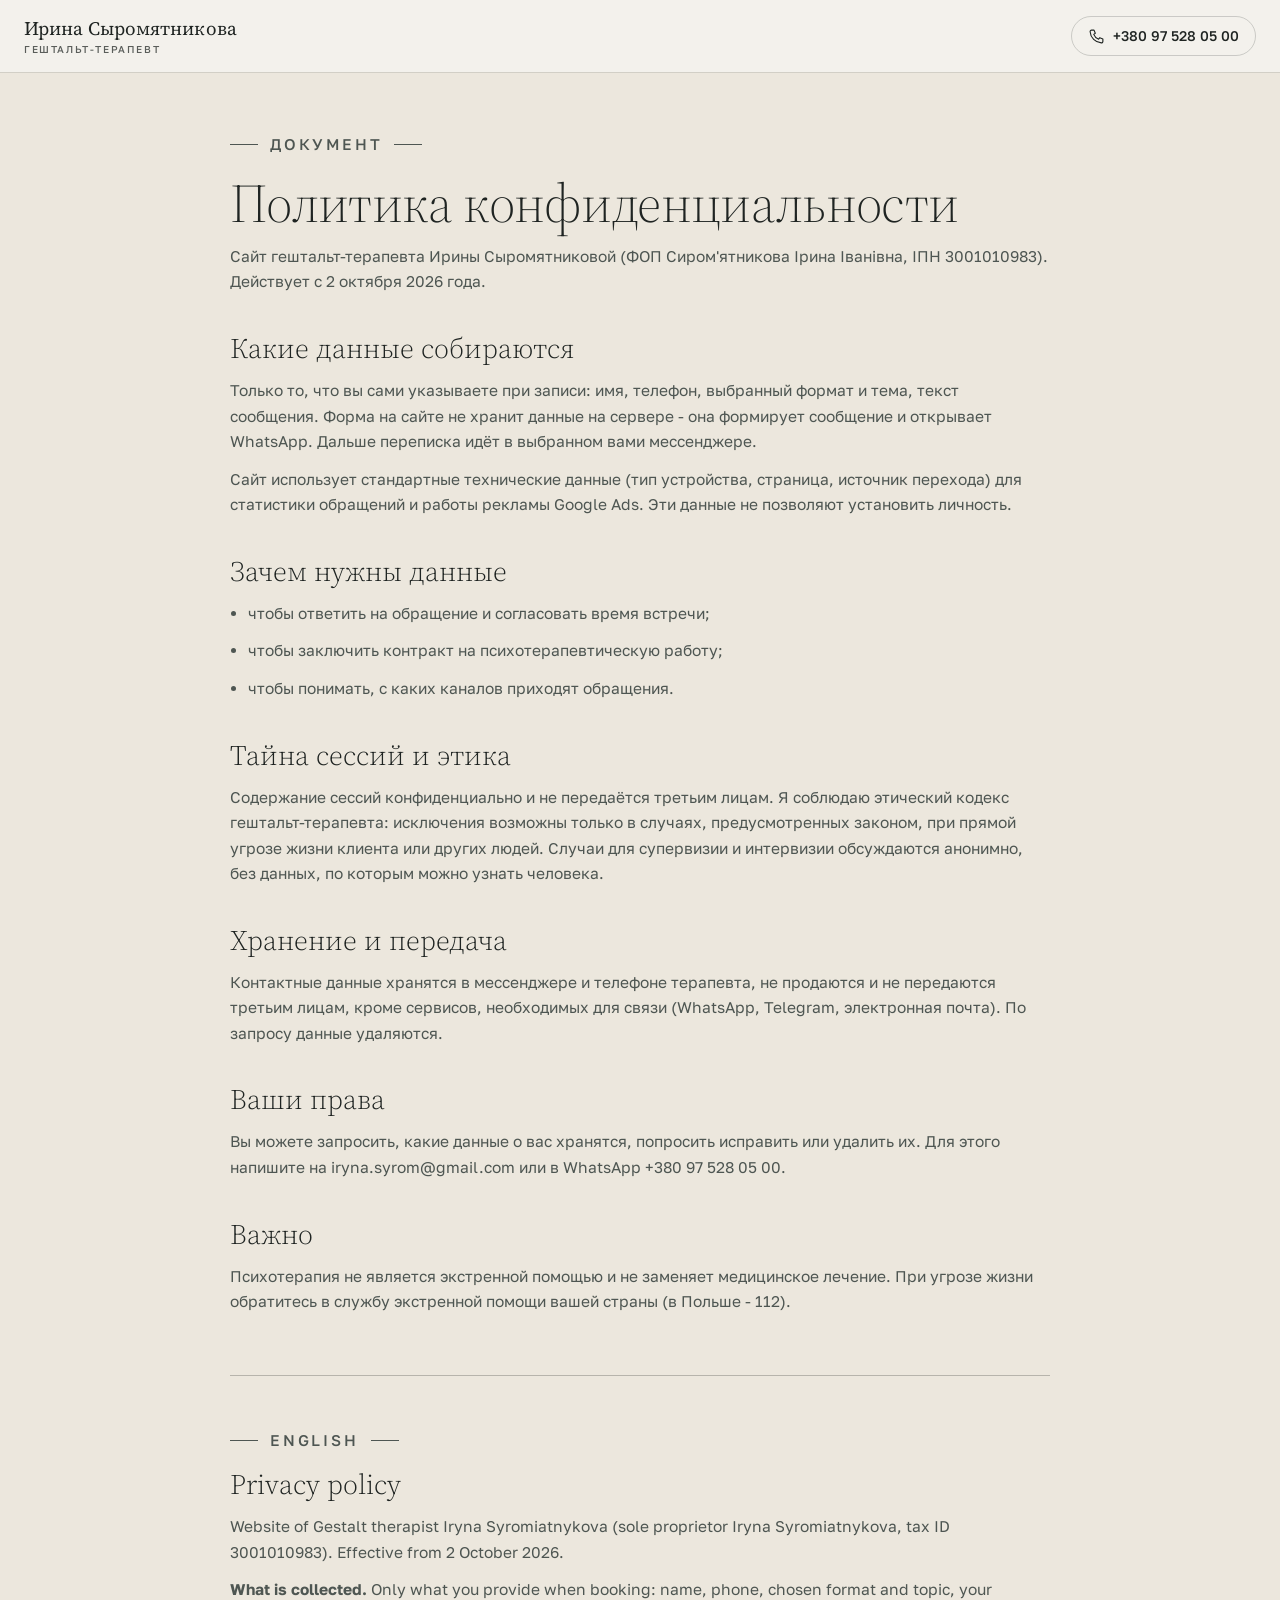
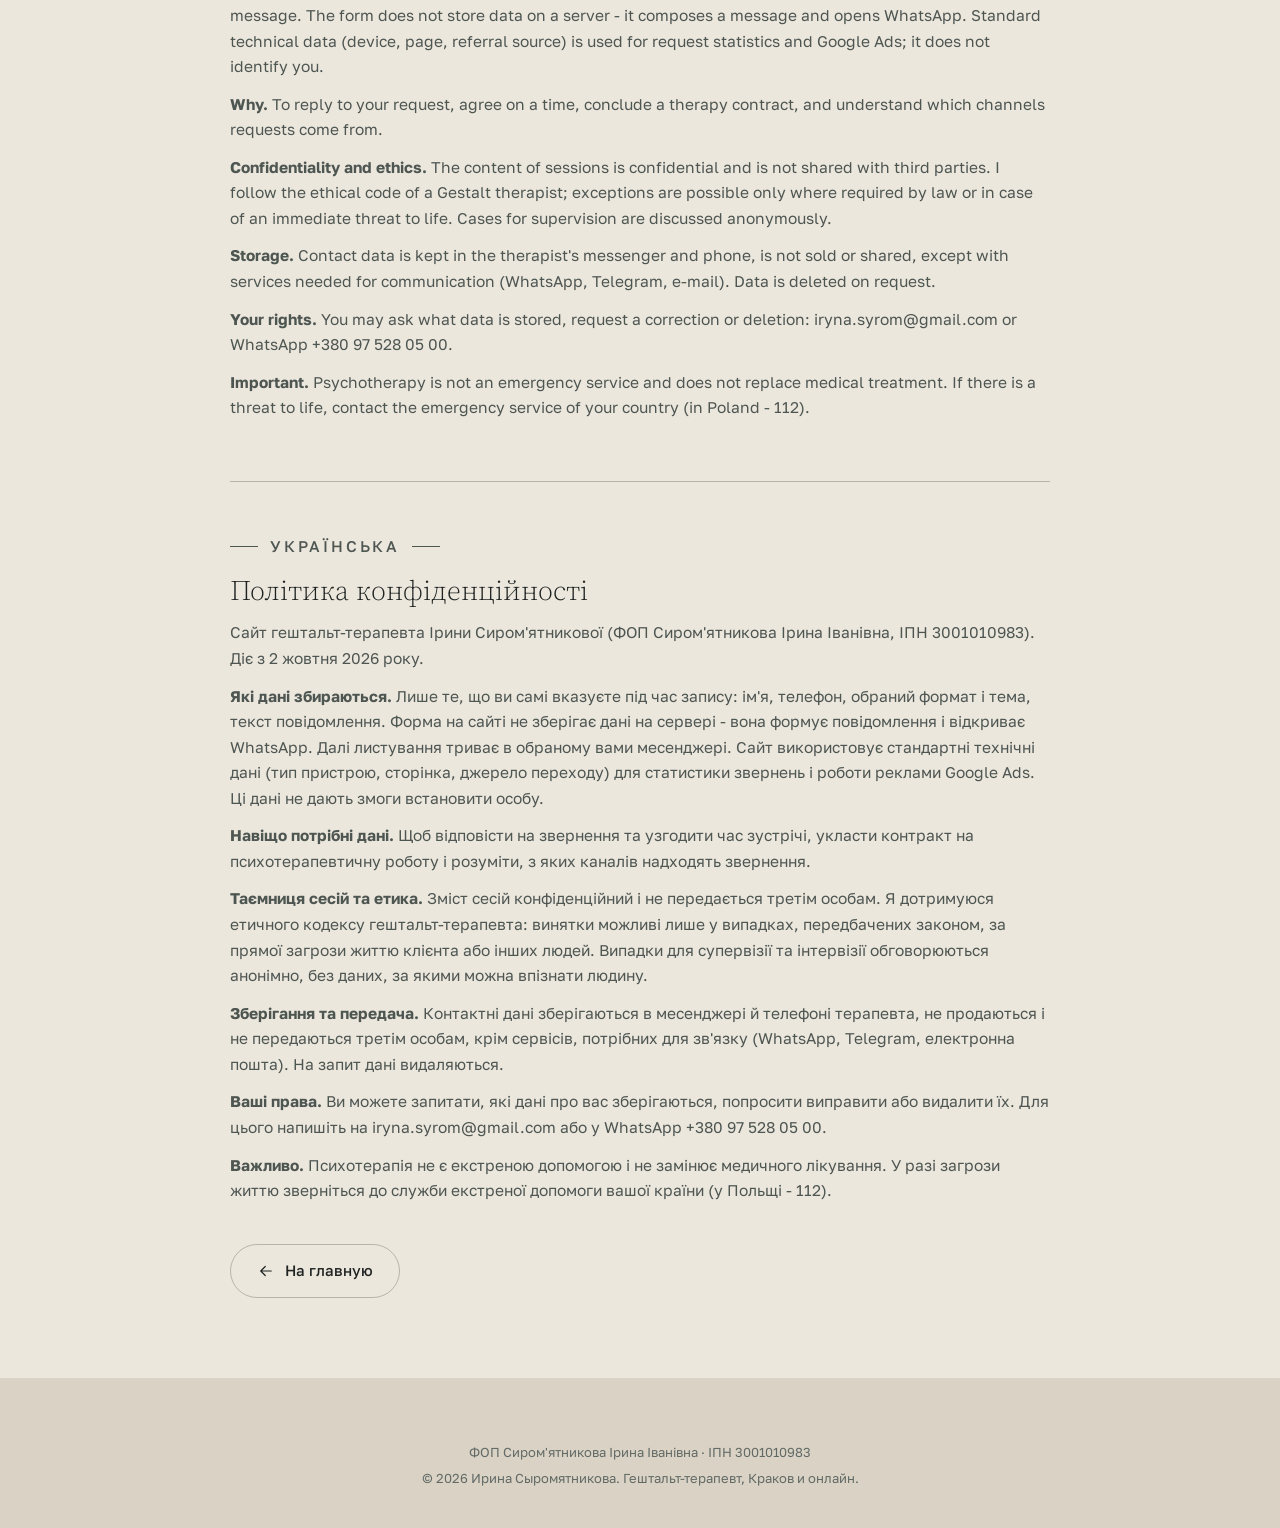
==== commit 960b004e: "Герой: новый кадр протоки в камышах (Pexels, 7728px), нос лодки и текст ровно по центру, кикер с чер" ====
--- a/privacy.html
+++ b/privacy.html
@@ -14,7 +14,7 @@
 <link rel="preconnect" href="https://fonts.googleapis.com">
 <link rel="preconnect" href="https://fonts.gstatic.com" crossorigin>
 <link href="https://fonts.googleapis.com/css2?family=Source+Serif+4:ital,opsz,wght@0,8..60,300;0,8..60,400;1,8..60,300&family=Golos+Text:wght@400;500;600&display=swap" rel="stylesheet">
-<link rel="stylesheet" href="styles.css?v=20261013-4">
+<link rel="stylesheet" href="styles.css?v=20261013-5">
 <style>
 .pv{padding:calc(var(--hh) + 48px) 0 80px}
 .pv .wrap{width:min(820px,100% - 32px)}
--- a/styles.css
+++ b/styles.css
@@ -30,7 +30,7 @@
 
 /* ---------- типографика ---------- */
 .kick{display:flex;align-items:center;gap:12px;font:500 11px/1 var(--ft);letter-spacing:.18em;text-transform:uppercase;color:var(--green)}
-.kick::before{content:"";width:28px;height:1px;background:currentColor;flex:0 0 auto}
+.kick::before,.kick::after{content:"";width:28px;height:1px;background:currentColor;flex:0 0 auto}
 .h2{font:300 clamp(32px,4.1vw,56px)/1.06 var(--fd);letter-spacing:-.012em;margin-top:16px;font-variation-settings:"opsz" 60}
 .lead{font-size:17px;line-height:1.55;color:var(--ink-2);margin-top:16px}
 .sh{margin-bottom:clamp(34px,5vw,56px)}
@@ -81,18 +81,18 @@
 /* ---------- герой: статичный ---------- */
 /* ГЕРОЙ «тихая протока»: линии берегов сходятся к точке схода, заголовок висит в небе над ней.
    --vx/--vy - точка схода кадра; --hp (0..1) - прогресс прокрутки героя, пишет script.js */
-.hero{--vx:63%;--vy:50%;--hp:0;position:relative;height:100svh;min-height:620px;overflow:hidden;color:var(--ink);isolation:isolate;background:#8FA2A8}
+.hero{--vx:50%;--vy:56%;--oy:78%;--hp:0;position:relative;height:100svh;min-height:620px;overflow:hidden;color:var(--ink);isolation:isolate;background:#8FA2A8}
 .hero-bg{position:absolute;inset:0;margin:0;animation:hero-arrive 2.6s cubic-bezier(.2,.7,.2,1) both;transform-origin:var(--vx) var(--vy)}
-.hero-bg img{position:absolute;inset:0;width:100%;height:100%;object-fit:cover;object-position:var(--vx) var(--vy);
+.hero-bg img{position:absolute;inset:0;width:100%;height:100%;object-fit:cover;object-position:50% var(--oy);
   transform-origin:var(--vx) var(--vy);transform:scale(calc(1 + var(--hp) * .16));will-change:transform}
 /* светлая дымка в небе под текстом + плёночное зерно, чтобы не было видно мягкости кадра */
 .hero::before{content:"";position:absolute;inset:0;z-index:1;pointer-events:none;
-  background:radial-gradient(62% 58% at 50% 28%,rgba(246,242,234,.74) 0%,rgba(246,242,234,.5) 46%,rgba(246,242,234,0) 100%),
-             linear-gradient(180deg,rgba(246,242,234,.4) 0%,rgba(246,242,234,0) 30%)}
+  background:radial-gradient(42% 46% at 50% 50%,rgba(246,242,234,.8) 0%,rgba(246,242,234,.55) 50%,rgba(246,242,234,0) 100%),
+             linear-gradient(180deg,rgba(246,242,234,.5) 0%,rgba(246,242,234,0) 14%)}
 .hero::after{content:"";position:absolute;inset:0;z-index:1;pointer-events:none;opacity:.16;mix-blend-mode:overlay;
   background:url("data:image/svg+xml,%3Csvg xmlns='http://www.w3.org/2000/svg' width='160' height='160'%3E%3Cfilter id='n'%3E%3CfeTurbulence type='fractalNoise' baseFrequency='.9' numOctaves='2' stitchTiles='stitch'/%3E%3C/filter%3E%3Crect width='100%25' height='100%25' filter='url(%23n)'/%3E%3C/svg%3E")}
-.hero-txt{position:relative;z-index:2;height:100%;display:flex;flex-direction:column;justify-content:flex-start;
-  padding:calc(var(--hh) + clamp(20px,5svh,64px)) 0 clamp(24px,5svh,56px);
+.hero-txt{position:relative;z-index:2;height:100%;display:flex;flex-direction:column;justify-content:center;
+  padding:var(--hh) 0;
   opacity:calc(1 - var(--hp) * 3);transform:translateY(calc(var(--hp) * -90px))}
 .hero-txt > .wrap{display:grid;justify-items:center;text-align:center;width:min(1240px,100% - 48px)}
 .hero-txt > .wrap > *{max-width:820px}
@@ -101,7 +101,7 @@
 @keyframes hero-arrive{from{transform:scale(1.09)}to{transform:none}}
 @keyframes hero-rise{from{opacity:0;transform:translateY(18px)}to{opacity:1;transform:none}}
 .hero .kick{color:var(--green);justify-content:center}
-.hero .kick::before{background:var(--green)}
+.hero .kick::before,.hero .kick::after{background:var(--green)}
 .h1{margin-top:clamp(12px,2svh,20px);display:grid;justify-items:center}
 .h1 .big1{display:block;font:300 clamp(44px,min(7vw,11svh),104px)/.98 var(--fd);letter-spacing:-.02em;white-space:nowrap;color:#123528;font-variation-settings:"opsz" 60}
 .h1 .name{display:block;font:300 italic clamp(24px,3vw,42px)/1.15 var(--fd);color:#1F4A3A;margin-top:clamp(6px,1.2svh,12px)}
@@ -181,7 +181,7 @@
 .pw-photo .wrap > *{opacity:0;transform:translateY(14px);transition:opacity .7s cubic-bezier(.2,.7,.2,1),transform .7s cubic-bezier(.2,.7,.2,1)}
 .pw-photo.on .wrap > *{opacity:1;transform:none}
 .pw-photo .kick{color:rgba(255,255,255,.85)}
-.pw-photo .kick::before{background:rgba(255,255,255,.7)}
+.pw-photo .kick::before,.pw-photo .kick::after{background:rgba(255,255,255,.7)}
 .says{margin-top:clamp(18px,3svh,28px);display:grid;gap:clamp(4px,1svh,10px);max-width:820px}
 .says li{font:300 italic clamp(22px,min(2.6vw,4svh),38px)/1.2 var(--fd);color:#fff;opacity:0;transform:translateY(12px);transition:opacity .7s cubic-bezier(.2,.7,.2,1),transform .7s cubic-bezier(.2,.7,.2,1)}
 .pw-photo.on .says li{opacity:1;transform:none}
@@ -403,12 +403,11 @@
   .h2{font-size:clamp(30px,8.2vw,40px)}
   .lead{font-size:15.5px}
   /* герой: кроп с правым креслом, текст сверху на верхней подложке */
-  /* герой: текст в небе сверху, протока и нос лодки снизу */
-  .hero{--vx:50%;--vy:50%}
-  .hero::before{background:linear-gradient(180deg,rgba(246,242,234,.66) 0%,rgba(246,242,234,.46) 34%,rgba(246,242,234,0) 56%)}
-  .hero-txt{padding-top:calc(var(--hh) + 22px)}
+  /* герой: текст по центру экрана на светлой дымке, нос лодки внизу */
+  .hero{--oy:50%}
+  .hero::before{background:radial-gradient(85% 34% at 50% 48%,rgba(246,242,234,.84) 0%,rgba(246,242,234,.56) 55%,rgba(246,242,234,0) 100%),linear-gradient(180deg,rgba(246,242,234,.5) 0%,rgba(246,242,234,0) 14%)}
   .hero .kick{font-size:9.5px;letter-spacing:.1em;gap:8px;white-space:nowrap}
-  .hero .kick::before{width:14px}
+  .hero .kick::before,.hero .kick::after{width:14px}
   .h1 .big1{font-size:clamp(40px,11.5vw,54px)}
   .h1 .name{font-size:clamp(21px,6vw,28px)}
   .hero .lead{font-size:14.5px;margin-top:12px}
